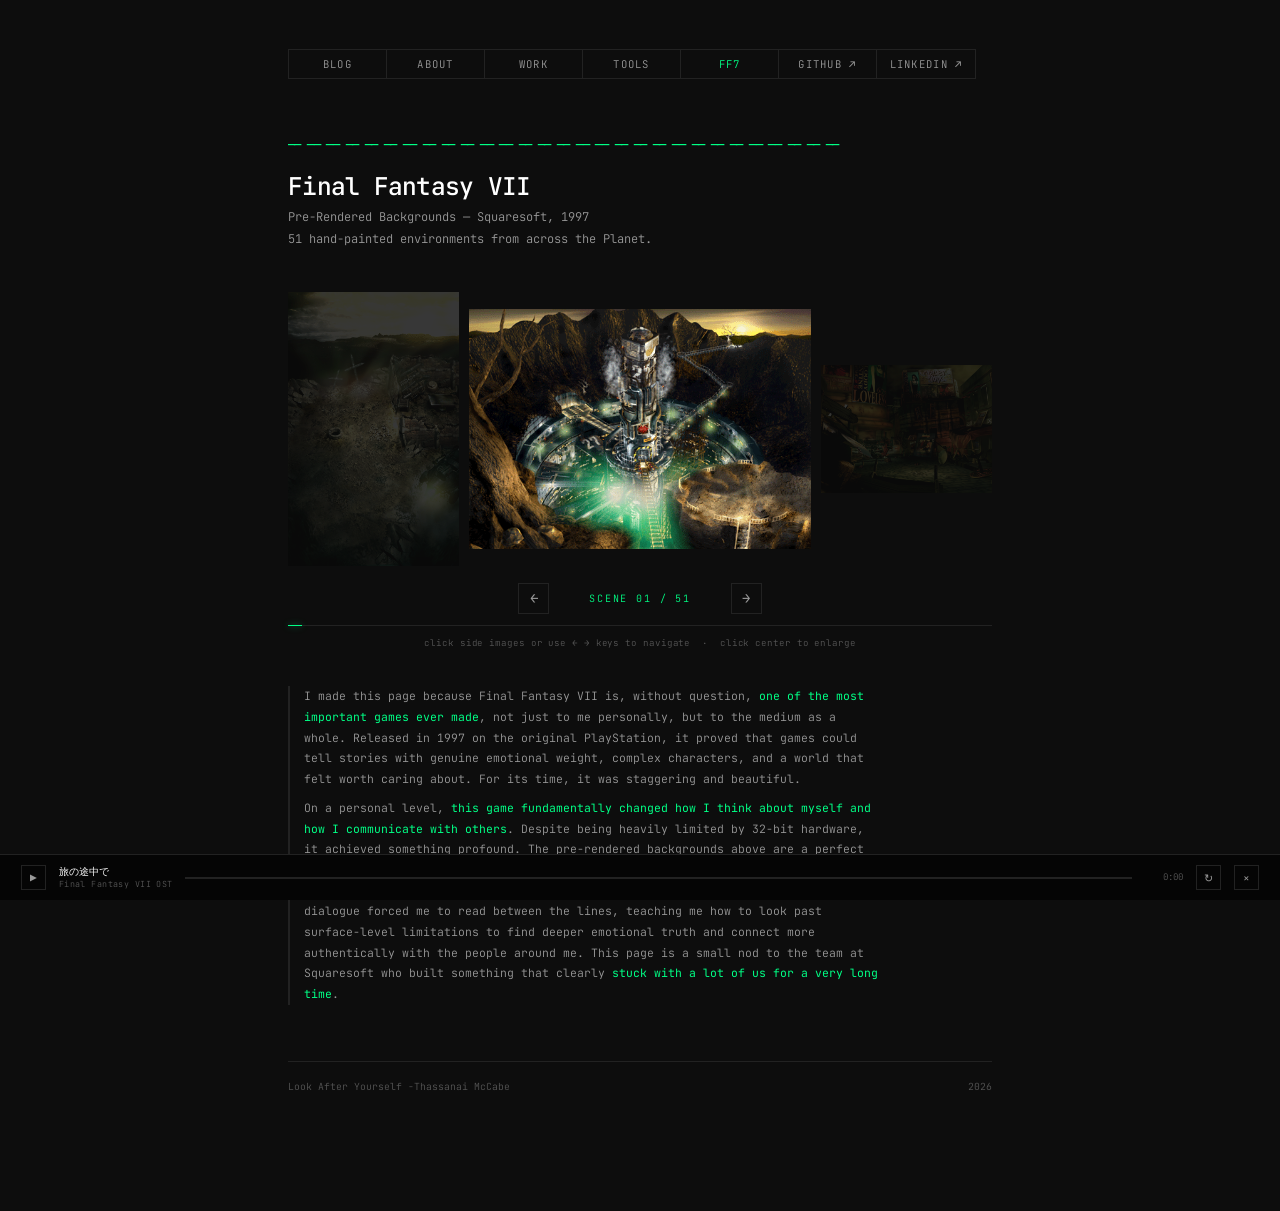
==== ff7.html @ 907e8a08 "Added FF corner, cyber toolbox page, and re-worked navigation bar." ====
<!DOCTYPE html>
<html lang="en">
<head>
<meta charset="UTF-8">
<meta name="viewport" content="width=device-width, initial-scale=1.0">
<meta name="description" content="A homage to Final Fantasy VII's hand-painted pre-rendered backgrounds.">
<title>Gaia</title>
<link rel="preconnect" href="https://fonts.googleapis.com">
<link rel="icon" type="image/png" href="images/PC_.png">
<link href="https://fonts.googleapis.com/css2?family=JetBrains+Mono:wght@300;400;500&display=swap" rel="stylesheet">
<style>
*, *::before, *::after { margin: 0; padding: 0; box-sizing: border-box; }

:root {
  --bg:        #0D0D0D;
  --fg:        #FFFFFF;
  --dim:       #999999;
  --faint:     #555555;
  --border:    #222222;
  --row-hover: #141414;
  --green:     #00FF85;
  --blue:      #1E90FF;
  --pink:      #FF0099;
  --ticker-h:  30px;
  --f: 'JetBrains Mono', 'SF Mono', 'Fira Code', Consolas, monospace;
}

/* ─── CUSTOM CURSOR ─────────────────────────────────────── */
* {
  cursor: url("data:image/svg+xml,%3Csvg xmlns='http://www.w3.org/2000/svg' width='32' height='32' viewBox='0 0 32 32'%3E%3Ccircle cx='16' cy='16' r='4' fill='none' stroke='%2300FF85' stroke-width='1.5'/%3E%3Ccircle cx='16' cy='16' r='1.5' fill='%2300FF85'/%3E%3Cline x1='16' y1='2' x2='16' y2='10' stroke='%2300FF85' stroke-width='1.5' stroke-linecap='round'/%3E%3Cline x1='16' y1='22' x2='16' y2='30' stroke='%2300FF85' stroke-width='1.5' stroke-linecap='round'/%3E%3Cline x1='2' y1='16' x2='10' y2='16' stroke='%2300FF85' stroke-width='1.5' stroke-linecap='round'/%3E%3Cline x1='22' y1='16' x2='30' y2='16' stroke='%2300FF85' stroke-width='1.5' stroke-linecap='round'/%3E%3C/svg%3E") 16 16, crosshair;
}

html { font-size: 14px; }

body {
  background: var(--bg);
  color: var(--fg);
  font-family: var(--f);
  font-weight: 300;
  line-height: 1.7;
  padding: 3.5rem 2rem calc(5rem + 46px);
  max-width: 760px;
  margin: 0 auto;
}

a { color: inherit; text-decoration: none; }

/* ─── CVE TICKER ────────────────────────────────────────── */
.cve-ticker {
  position: fixed;
  top: 0; left: 0; right: 0;
  z-index: 100;
  height: var(--ticker-h);
  background: #050505;
  border-bottom: 1px solid var(--border);
  display: flex;
  align-items: center;
  overflow: hidden;
  font-family: var(--f);
  font-size: 0.67rem;
}
.cve-label {
  flex-shrink: 0;
  padding: 0 0.9rem;
  color: var(--green);
  letter-spacing: 0.14em;
  text-transform: uppercase;
  font-size: 0.6rem;
  border-right: 1px solid var(--border);
  height: 100%;
  display: flex;
  align-items: center;
  gap: 0.4rem;
  background: #050505;
  z-index: 1;
}
.cve-label-dot {
  display: inline-block;
  width: 5px; height: 5px;
  border-radius: 50%;
  background: var(--green);
  animation: blink 1.4s ease-in-out infinite;
}
@keyframes blink {
  0%, 100% { opacity: 1; }
  50%       { opacity: 0.2; }
}
.cve-track {
  flex: 1;
  overflow: hidden;
  height: 100%;
  display: flex;
  align-items: center;
}
.cve-inner {
  display: flex;
  align-items: center;
  white-space: nowrap;
  animation: ticker 90s linear infinite;
}
.cve-track:hover .cve-inner { animation-play-state: paused; }
@keyframes ticker {
  from { transform: translateX(0); }
  to   { transform: translateX(-50%); }
}
.cve-item-id    { color: var(--green); font-weight: 500; margin-right: 0.45rem; }
.cve-item-score { color: var(--pink);  margin-right: 0.45rem; }
.cve-item-desc  { color: var(--dim);   margin-right: 0.3rem; }
.cve-item-sep   { color: var(--faint); margin: 0 1.2rem; }

/* ─── NAV ──────────────────────────────────────────────── */
nav {
  margin-bottom: 4rem;
  display: flex;
  width: fit-content;
}
.nav-box {
  position: relative;
  border: 1px solid var(--border);
  display: flex;
}
@keyframes nav-color-cycle {
  0%   { color: var(--green); }
  33%  { color: var(--blue);  }
  66%  { color: var(--pink);  }
  100% { color: var(--green); }
}
.nav-link {
  display: block;
  width: 7rem;
  padding: 0.35rem 0.5rem;
  font-size: 0.76rem;
  letter-spacing: 0.12em;
  text-transform: uppercase;
  text-align: center;
  color: var(--dim);
  border-right: 1px solid var(--border);
  transition: background 0.1s;
  white-space: nowrap;
  animation: nav-color-cycle 5s linear infinite;
}
.nav-link:last-child { border-right: none; }
.nav-link:hover { animation: none; background: var(--pink); color: var(--bg); border-color: var(--pink); }
.nav-link.active { animation: none; color: var(--green); }
.nav-box .nav-link:nth-child(1) { animation-delay:    0s; }
.nav-box .nav-link:nth-child(2) { animation-delay:  -1s; }
.nav-box .nav-link:nth-child(3) { animation-delay:  -2s; }
.nav-box .nav-link:nth-child(4) { animation-delay:  -3s; }
.nav-box .nav-link:nth-child(5) { animation-delay:  -4s; }
.nav-box .nav-link:nth-child(6) { animation-delay:  -5s; }
.nav-box .nav-link:nth-child(7) { animation-delay:  -6s; }

/* ─── HEADER ───────────────────────────────────────────── */
.header { margin-bottom: 3rem; }
.header-rule {
  color: var(--green);
  letter-spacing: -0.05em;
  font-size: 0.85rem;
  margin-bottom: 1.2rem;
  overflow: hidden;
  white-space: nowrap;
}
.header-name {
  font-size: 1.75rem;
  font-weight: 500;
  letter-spacing: -0.03em;
  line-height: 1.15;
  margin-bottom: 0.5rem;
}
.header-meta {
  color: var(--dim);
  font-size: 0.86rem;
  line-height: 1.8;
}

/* ─── CAROUSEL ──────────────────────────────────────────── */
.ff7-stage {
  display: grid;
  grid-template-columns: 1fr 2fr 1fr;
  gap: 0.75rem;
  align-items: center;
  margin-bottom: 1.25rem;
}

.ff7-side {
  width: 100%;
  height: auto;
  display: block;
  opacity: 0.3;
  filter: brightness(0.6);
  transition: opacity 0.2s, filter 0.2s;
}
.ff7-side:hover {
  opacity: 0.55;
  filter: brightness(0.8);
}

.ff7-center-wrap {
  position: relative;
}
.ff7-center {
  width: 100%;
  height: auto;
  display: block;
  transition: opacity 0.12s ease;
}
.ff7-center.fading { opacity: 0; }

/* ─── CONTROLS ──────────────────────────────────────────── */
.ff7-controls {
  display: flex;
  align-items: center;
  justify-content: center;
  gap: 1.5rem;
  margin-bottom: 0.8rem;
}

.ff7-btn {
  background: none;
  border: 1px solid var(--border);
  color: var(--dim);
  font-family: var(--f);
  font-size: 1rem;
  width: 2.2rem;
  height: 2.2rem;
  display: flex;
  align-items: center;
  justify-content: center;
  transition: background 0.12s, color 0.12s, border-color 0.12s;
}
.ff7-btn:hover {
  background: var(--green);
  color: var(--bg);
  border-color: var(--green);
}

.ff7-counter {
  font-size: 0.72rem;
  letter-spacing: 0.18em;
  color: var(--green);
  text-transform: uppercase;
  min-width: 10rem;
  text-align: center;
}

/* ─── PROGRESS ──────────────────────────────────────────── */
.ff7-progress-track {
  height: 1px;
  background: var(--border);
  margin-bottom: 2.5rem;
}
.ff7-progress-bar {
  height: 100%;
  background: var(--green);
  transition: width 0.2s ease;
  box-shadow: 0 0 6px rgba(0,255,133,0.6);
}

/* ─── HINT ──────────────────────────────────────────────── */
.ff7-hint {
  text-align: center;
  font-size: 0.65rem;
  color: var(--faint);
  letter-spacing: 0.1em;
  margin-top: -1.8rem;
  margin-bottom: 2.5rem;
}

/* ─── LIGHTBOX ──────────────────────────────────────────── */
.ff7-lightbox {
  display: none;
  position: fixed;
  inset: 0;
  background: rgba(0,0,0,0.93);
  z-index: 200;
  align-items: center;
  justify-content: center;
}
.ff7-lightbox.open { display: flex; }
.ff7-lightbox img {
  max-width: 92vw;
  max-height: 88vh;
  object-fit: contain;
  border: 1px solid var(--green);
  box-shadow: 0 0 40px rgba(0,255,133,0.12);
}
.ff7-lightbox-close {
  position: absolute;
  top: 1.2rem;
  right: 1.5rem;
  background: none;
  border: 1px solid var(--border);
  color: var(--dim);
  font-family: var(--f);
  font-size: 1rem;
  width: 2rem;
  height: 2rem;
  display: flex;
  align-items: center;
  justify-content: center;
  transition: background 0.12s, color 0.12s, border-color 0.12s;
}
.ff7-lightbox-close:hover {
  background: var(--pink);
  color: var(--bg);
  border-color: var(--pink);
}

/* ─── AUDIO PLAYER ──────────────────────────────────────── */
.audio-player {
  position: fixed;
  bottom: 0;
  left: 0;
  right: 0;
  height: 46px;
  background: #050505;
  border-top: 1px solid var(--border);
  display: flex;
  align-items: center;
  gap: 0.9rem;
  padding: 0 1.5rem;
  font-family: var(--f);
  z-index: 98;
}

.ap-btn {
  background: none;
  border: 1px solid var(--border);
  color: var(--dim);
  font-family: var(--f);
  font-size: 0.8rem;
  width: 1.8rem;
  height: 1.8rem;
  display: flex;
  align-items: center;
  justify-content: center;
  flex-shrink: 0;
  transition: background 0.12s, color 0.12s, border-color 0.12s;
}
.ap-btn:hover { background: var(--green); color: var(--bg); border-color: var(--green); }
.ap-btn.active { color: var(--green); border-color: var(--green); }

.ap-info {
  display: flex;
  flex-direction: column;
  line-height: 1.3;
  flex-shrink: 0;
}
.ap-title { color: var(--fg);    font-size: 0.72rem; }
.ap-sub   { color: var(--faint); font-size: 0.6rem; letter-spacing: 0.05em; }

.ap-progress-track {
  flex: 1;
  height: 2px;
  background: var(--border);
  cursor: pointer;
}
.ap-progress-bar {
  height: 100%;
  width: 0%;
  background: var(--green);
  box-shadow: 0 0 4px rgba(0,255,133,0.5);
  pointer-events: none;
}

.ap-time {
  color: var(--faint);
  font-size: 0.65rem;
  flex-shrink: 0;
  min-width: 2.8rem;
  text-align: right;
}

/* ─── SCROLL TO TOP ─────────────────────────────────────── */
#scroll-top {
  position: fixed;
  bottom: calc(2rem + 46px);
  right: 2rem;
  width: 2.2rem;
  height: 2.2rem;
  border: 1px solid var(--green);
  color: var(--green);
  background: var(--bg);
  font-family: var(--f);
  font-size: 1rem;
  display: flex;
  align-items: center;
  justify-content: center;
  opacity: 0;
  pointer-events: none;
  transition: opacity 0.2s, background 0.12s, color 0.12s, border-color 0.12s;
  z-index: 99;
}
#scroll-top.visible { opacity: 1; pointer-events: auto; }
#scroll-top:hover { background: var(--pink); color: var(--bg); border-color: var(--pink); }

/* ─── NOTE ──────────────────────────────────────────────── */
.ff7-note {
  border-left: 2px solid var(--border);
  padding-left: 1rem;
  margin-bottom: 3rem;
}
.ff7-note p {
  font-size: 0.82rem;
  color: var(--dim);
  line-height: 1.8;
  max-width: 580px;
}
.ff7-note p + p { margin-top: 0.6rem; }
.ff7-hl { color: var(--green); font-weight: 400; }

/* ─── FOOTER ────────────────────────────────────────────── */
footer {
  margin-top: 4rem;
  display: flex;
  justify-content: space-between;
  align-items: center;
  color: var(--faint);
  font-size: 0.7rem;
  padding-top: 1.2rem;
  border-top: 1px solid var(--border);
}

/* ─── RESPONSIVE ───────────────────────────────────────── */
@media (max-width: 560px) {
  html { font-size: 13px; }
  body { padding: 2.5rem 1.2rem 4rem; }

  .ff7-stage { grid-template-columns: 1fr 2fr 1fr; gap: 0.4rem; }

  nav { overflow-x: auto; }
  footer { flex-direction: column; align-items: flex-start; gap: 0.3rem; }
}
</style>
</head>
<body>

<!-- NAV -->
<div id="nav-placeholder"></div>

<!-- HEADER -->
<header class="header">
  <div class="header-rule">── ── ── ── ── ── ── ── ── ── ── ── ── ── ── ── ── ── ── ── ── ── ── ── ── ── ── ── ──</div>
  <h1 class="header-name">Final Fantasy VII</h1>
  <div class="header-meta">
    Pre-Rendered Backgrounds &mdash; Squaresoft, 1997<br>
    51 hand-painted environments from across the Planet.
  </div>
</header>

<!-- CAROUSEL -->
<div class="ff7-stage" id="ff7-stage">
  <img class="ff7-side" id="img-prev" src="" alt="Previous scene" title="Previous scene">
  <div class="ff7-center-wrap">
    <img class="ff7-center" id="img-center" src="" alt="Current scene" title="Click to enlarge">
  </div>
  <img class="ff7-side" id="img-next" src="" alt="Next scene" title="Next scene">
</div>

<div class="ff7-controls">
  <button class="ff7-btn" id="btn-prev" aria-label="Previous scene">&#8592;</button>
  <span class="ff7-counter" id="counter">Scene 01 / 51</span>
  <button class="ff7-btn" id="btn-next" aria-label="Next scene">&#8594;</button>
</div>

<div class="ff7-progress-track">
  <div class="ff7-progress-bar" id="progress"></div>
</div>

<p class="ff7-hint">click side images or use ← → keys to navigate &nbsp;·&nbsp; click center to enlarge</p>

<!-- NOTE -->
<div class="ff7-note">
  <p>
    I made this page because Final Fantasy VII is, without question,
    <span class="ff7-hl">one of the most important games ever made</span>, not just to me personally,
    but to the medium as a whole. Released in 1997 on the original PlayStation, it proved that games
    could tell stories with genuine emotional weight, complex characters, and a world that felt worth
    caring about. For its time, it was staggering and beautiful.
  </p>
  <p>
    On a personal level, <span class="ff7-hl">this game fundamentally changed how I think about myself and how I communicate with others</span>. 
    Despite being heavily limited by 32-bit hardware, it achieved something profound. The pre-rendered backgrounds above are a perfect 
    example—each one a hand-painted environment that forced a constrained system to feel vast and alive. 
    In the same way, the characters' blocky models and text-based dialogue forced me to read between the lines, teaching me how 
    to look past surface-level limitations to find deeper emotional truth and connect more authentically with the people around me. 
    This page is a small nod to the team at Squaresoft who built something that clearly
    <span class="ff7-hl">stuck with a lot of us for a very long time</span>.
  </p>
</div>

<!-- LIGHTBOX -->
<div class="ff7-lightbox" id="lightbox" role="dialog" aria-modal="true" aria-label="Full-size scene">
  <button class="ff7-lightbox-close" id="lightbox-close" aria-label="Close">&#215;</button>
  <img id="lightbox-img" src="" alt="Full-size scene">
</div>

<button id="scroll-top" aria-label="Scroll to top">&#8593;</button>

<!-- AUDIO PLAYER -->
<div class="audio-player" id="audio-player">
  <button class="ap-btn" id="ap-play" aria-label="Play">&#9654;</button>
  <div class="ap-info">
    <span class="ap-title">旅の途中で</span>
    <span class="ap-sub">Final Fantasy VII OST</span>
  </div>
  <div class="ap-progress-track" id="ap-track">
    <div class="ap-progress-bar" id="ap-bar"></div>
  </div>
  <span class="ap-time" id="ap-time">0:00</span>
  <button class="ap-btn" id="ap-loop" aria-label="Toggle loop" title="Loop">&#8635;</button>
  <button class="ap-btn" id="ap-close" aria-label="Hide player" title="Hide player">&#215;</button>
  <audio id="audio" preload="none"></audio>
</div>

<footer>
  <span>Look After Yourself -Thassanai McCabe</span>
  <span>2026</span>
</footer>

<script src="components.js"></script>
<script>
const IMAGES = [
  '1 - a8uFLH3.gif',  '2 - fl1M5HY.gif',  '3 - R7kO3k5.jpg',
  '4 - uoqzBGv.jpg',  '5 - oADRgvz.gif',  '6 - TzXk917.jpg',
  '7 - yoAfksc.gif',  '8 - VEj02RW.jpg',  '9 - XvszRtL.jpg',
  '10 - buBYg7t.gif', '11 - gwqYctz.gif', '12 - Yn4IBZe.jpg',
  '13 - kqdBbnd.gif', '14 - KKNM268.gif', '15 - kKOD3v6.gif',
  '16 - CNlkcdF.jpg', '17 - P297n3D.jpg', '18 - 20RVJLD.gif',
  '19 - ueLYBW8.gif', '20 - wpneGuq.gif', '21 - WmC0UTm.jpg',
  '22 - DEnUx61.jpg', '23 - TOl9AiY.gif', '24 - SfdB4Hq.gif',
  '25 - p4ljHLH.jpg', '26 - 7oiIzFn.gif', '27 - jCd6uZk.gif',
  '28 - QmhydN7.jpg', '29 - 9dc70Js.jpg', '30 - JN8I3mX.jpg',
  '31 - 5uCyz4N.gif', '32 - SQGckY5.jpg', '33 - xxLZ7pu.gif',
  '34 - Bj32Vef.jpg', '35 - yn19IQN.jpg', '36 - aGwdTp4.jpg',
  '37 - 6bugHHO.gif', '38 - me1zofT.gif', '39 - bWWBKDX.jpg',
  '40 - wUs8QKL.jpg', '41 - Dalbpdv.gif', '42 - 4P9dIkG.gif',
  '43 - gaPPAxV.jpg', '44 - PUYndqU.jpg', '45 - ORP30pE.gif',
  '46 - xPrqHaA.jpg', '47 - xXFrVfg.jpg', '48 - jotMpdU.jpg',
  '49 - FSlSxr1.gif', '50 - 7RG76HL.jpg', '51 - CWsYG86.jpg',
];

const BASE     = 'images/ff7_prerender_scenes/';
const TOTAL    = IMAGES.length;
let current    = 0;
let animating  = false;

const imgPrev    = document.getElementById('img-prev');
const imgCenter  = document.getElementById('img-center');
const imgNext    = document.getElementById('img-next');
const counter    = document.getElementById('counter');
const progress   = document.getElementById('progress');
const lightbox   = document.getElementById('lightbox');
const lbImg      = document.getElementById('lightbox-img');

function wrap(n) {
  return ((n % TOTAL) + TOTAL) % TOTAL;
}

function src(n) {
  return BASE + IMAGES[wrap(n)].replace(/ /g, '%20');
}

function updateSides() {
  imgPrev.src = src(current - 1);
  imgNext.src = src(current + 1);
  counter.textContent = `Scene ${String(current + 1).padStart(2, '0')} / ${TOTAL}`;
  progress.style.width = `${((current + 1) / TOTAL) * 100}%`;
}

function go(n) {
  if (animating) return;
  animating = true;
  imgCenter.classList.add('fading');
  setTimeout(() => {
    current = wrap(n);
    imgCenter.src = src(current);
    updateSides();
    imgCenter.classList.remove('fading');
    animating = false;
  }, 120);
}

/* initial load */
imgCenter.src = src(0);
updateSides();

/* arrow buttons */
document.getElementById('btn-prev').addEventListener('click', () => go(current - 1));
document.getElementById('btn-next').addEventListener('click', () => go(current + 1));

/* click side images */
imgPrev.addEventListener('click', () => go(current - 1));
imgNext.addEventListener('click', () => go(current + 1));

/* keyboard */
document.addEventListener('keydown', e => {
  if (lightbox.classList.contains('open')) {
    if (e.key === 'Escape') closeLightbox();
    if (e.key === 'ArrowLeft')  go(current - 1);
    if (e.key === 'ArrowRight') go(current + 1);
    return;
  }
  if (e.key === 'ArrowLeft')  go(current - 1);
  if (e.key === 'ArrowRight') go(current + 1);
});

/* touch swipe */
let touchX = null;
document.getElementById('ff7-stage').addEventListener('touchstart', e => {
  touchX = e.touches[0].clientX;
}, { passive: true });
document.getElementById('ff7-stage').addEventListener('touchend', e => {
  if (touchX === null) return;
  const dx = e.changedTouches[0].clientX - touchX;
  if (Math.abs(dx) > 40) go(current + (dx < 0 ? 1 : -1));
  touchX = null;
}, { passive: true });

/* lightbox */
function openLightbox() {
  lbImg.src = src(current);
  lightbox.classList.add('open');
  document.body.style.overflow = 'hidden';
}
function closeLightbox() {
  lightbox.classList.remove('open');
  document.body.style.overflow = '';
}
imgCenter.addEventListener('click', openLightbox);
document.getElementById('lightbox-close').addEventListener('click', closeLightbox);
lightbox.addEventListener('click', e => { if (e.target === lightbox) closeLightbox(); });

/* ─── AUDIO PLAYER ─────────────────────────────────────── */
const audio    = document.getElementById('audio');
const playBtn  = document.getElementById('ap-play');
const loopBtn  = document.getElementById('ap-loop');
const closeBtn = document.getElementById('ap-close');
const apBar    = document.getElementById('ap-bar');
const apTrack  = document.getElementById('ap-track');
const apTime   = document.getElementById('ap-time');

audio.src = 'sounds/' + encodeURIComponent('旅の途中で.mp3');

function fmtTime(s) {
  const m = Math.floor(s / 60);
  return `${m}:${Math.floor(s % 60).toString().padStart(2, '0')}`;
}

playBtn.addEventListener('click', () => {
  if (audio.paused) {
    audio.play();
    playBtn.innerHTML = '&#9646;&#9646;';
    playBtn.setAttribute('aria-label', 'Pause');
  } else {
    audio.pause();
    playBtn.innerHTML = '&#9654;';
    playBtn.setAttribute('aria-label', 'Play');
  }
});

loopBtn.addEventListener('click', () => {
  audio.loop = !audio.loop;
  loopBtn.classList.toggle('active', audio.loop);
});

closeBtn.addEventListener('click', () => {
  audio.pause();
  document.getElementById('audio-player').style.display = 'none';
});

audio.addEventListener('timeupdate', () => {
  if (!audio.duration) return;
  apBar.style.width = `${(audio.currentTime / audio.duration) * 100}%`;
  apTime.textContent = fmtTime(audio.currentTime);
});

audio.addEventListener('ended', () => {
  if (!audio.loop) {
    playBtn.innerHTML = '&#9654;';
    playBtn.setAttribute('aria-label', 'Play');
  }
});

apTrack.addEventListener('click', e => {
  if (!audio.duration) return;
  const rect = apTrack.getBoundingClientRect();
  audio.currentTime = ((e.clientX - rect.left) / rect.width) * audio.duration;
});

</script>
</body>
</html>
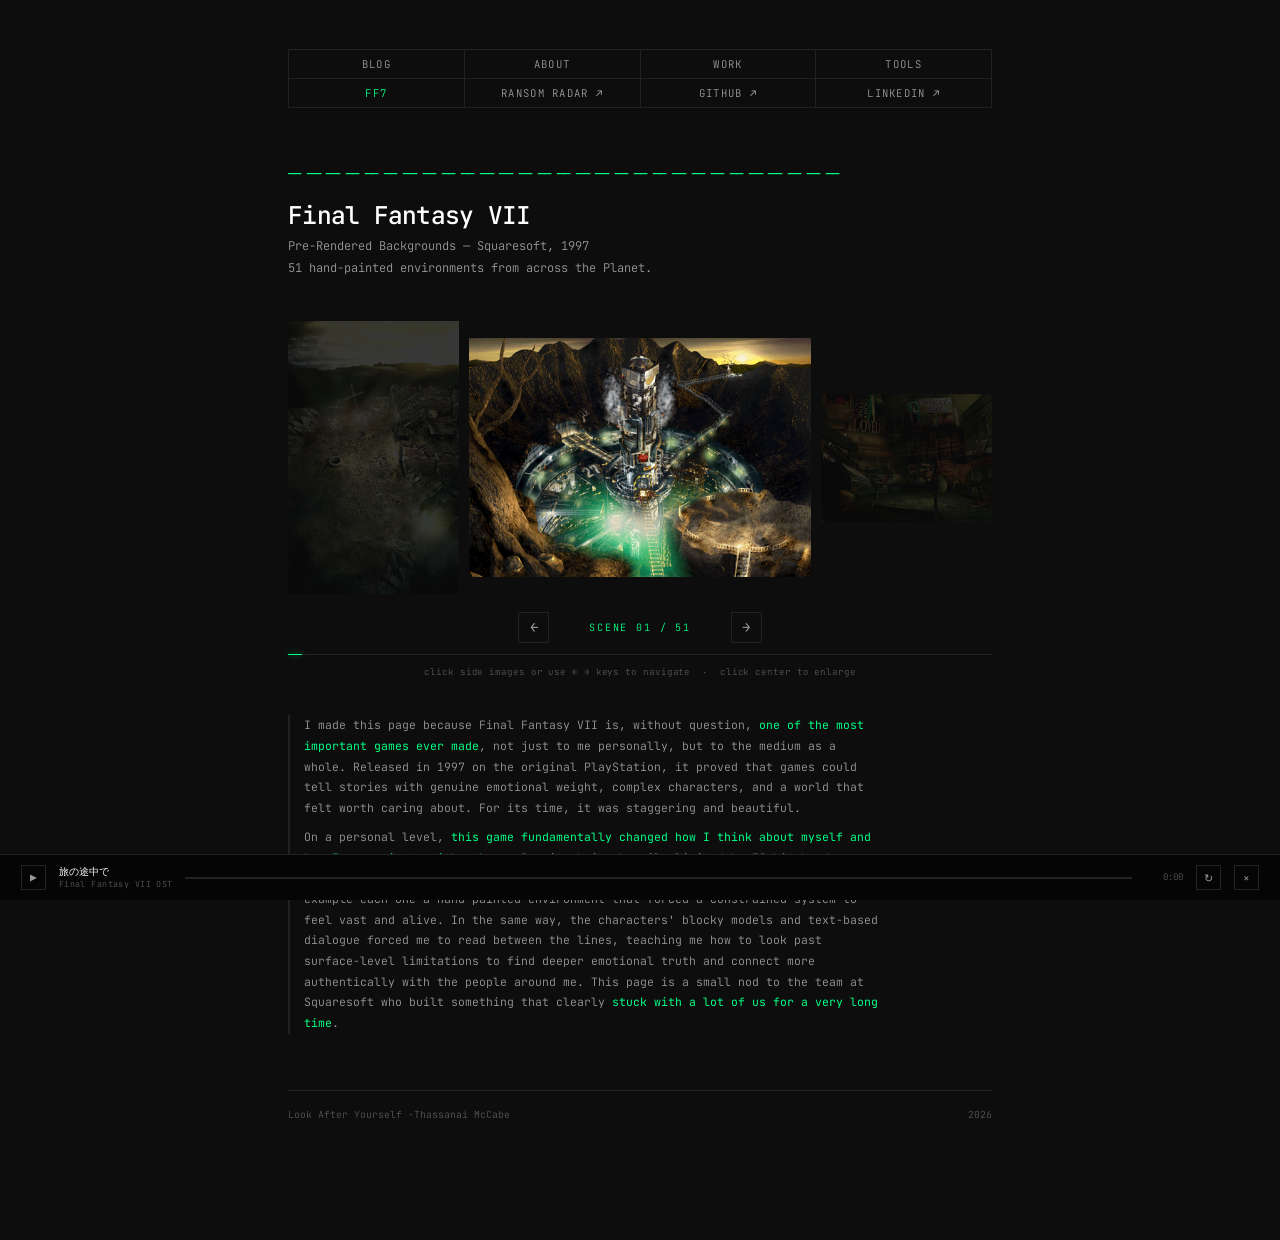
==== commit ac73ae64: "Add Ransom Radar nav link, refactor nav to responsive 2-row grid, add tools page section jump bar an" ====
--- a/ff7.html
+++ b/ff7.html
@@ -8,170 +8,12 @@
 <link rel="preconnect" href="https://fonts.googleapis.com">
 <link rel="icon" type="image/png" href="images/PC_.png">
 <link href="https://fonts.googleapis.com/css2?family=JetBrains+Mono:wght@300;400;500&display=swap" rel="stylesheet">
+<link rel="stylesheet" href="shared.css">
 <style>
-*, *::before, *::after { margin: 0; padding: 0; box-sizing: border-box; }
-
-:root {
-  --bg:        #0D0D0D;
-  --fg:        #FFFFFF;
-  --dim:       #999999;
-  --faint:     #555555;
-  --border:    #222222;
-  --row-hover: #141414;
-  --green:     #00FF85;
-  --blue:      #1E90FF;
-  --pink:      #FF0099;
-  --ticker-h:  30px;
-  --f: 'JetBrains Mono', 'SF Mono', 'Fira Code', Consolas, monospace;
-}
-
-/* ─── CUSTOM CURSOR ─────────────────────────────────────── */
-* {
-  cursor: url("data:image/svg+xml,%3Csvg xmlns='http://www.w3.org/2000/svg' width='32' height='32' viewBox='0 0 32 32'%3E%3Ccircle cx='16' cy='16' r='4' fill='none' stroke='%2300FF85' stroke-width='1.5'/%3E%3Ccircle cx='16' cy='16' r='1.5' fill='%2300FF85'/%3E%3Cline x1='16' y1='2' x2='16' y2='10' stroke='%2300FF85' stroke-width='1.5' stroke-linecap='round'/%3E%3Cline x1='16' y1='22' x2='16' y2='30' stroke='%2300FF85' stroke-width='1.5' stroke-linecap='round'/%3E%3Cline x1='2' y1='16' x2='10' y2='16' stroke='%2300FF85' stroke-width='1.5' stroke-linecap='round'/%3E%3Cline x1='22' y1='16' x2='30' y2='16' stroke='%2300FF85' stroke-width='1.5' stroke-linecap='round'/%3E%3C/svg%3E") 16 16, crosshair;
-}
-
-html { font-size: 14px; }
-
-body {
-  background: var(--bg);
-  color: var(--fg);
-  font-family: var(--f);
-  font-weight: 300;
-  line-height: 1.7;
-  padding: 3.5rem 2rem calc(5rem + 46px);
-  max-width: 760px;
-  margin: 0 auto;
-}
-
-a { color: inherit; text-decoration: none; }
-
-/* ─── CVE TICKER ────────────────────────────────────────── */
-.cve-ticker {
-  position: fixed;
-  top: 0; left: 0; right: 0;
-  z-index: 100;
-  height: var(--ticker-h);
-  background: #050505;
-  border-bottom: 1px solid var(--border);
-  display: flex;
-  align-items: center;
-  overflow: hidden;
-  font-family: var(--f);
-  font-size: 0.67rem;
-}
-.cve-label {
-  flex-shrink: 0;
-  padding: 0 0.9rem;
-  color: var(--green);
-  letter-spacing: 0.14em;
-  text-transform: uppercase;
-  font-size: 0.6rem;
-  border-right: 1px solid var(--border);
-  height: 100%;
-  display: flex;
-  align-items: center;
-  gap: 0.4rem;
-  background: #050505;
-  z-index: 1;
-}
-.cve-label-dot {
-  display: inline-block;
-  width: 5px; height: 5px;
-  border-radius: 50%;
-  background: var(--green);
-  animation: blink 1.4s ease-in-out infinite;
-}
-@keyframes blink {
-  0%, 100% { opacity: 1; }
-  50%       { opacity: 0.2; }
-}
-.cve-track {
-  flex: 1;
-  overflow: hidden;
-  height: 100%;
-  display: flex;
-  align-items: center;
-}
-.cve-inner {
-  display: flex;
-  align-items: center;
-  white-space: nowrap;
-  animation: ticker 90s linear infinite;
-}
-.cve-track:hover .cve-inner { animation-play-state: paused; }
-@keyframes ticker {
-  from { transform: translateX(0); }
-  to   { transform: translateX(-50%); }
-}
-.cve-item-id    { color: var(--green); font-weight: 500; margin-right: 0.45rem; }
-.cve-item-score { color: var(--pink);  margin-right: 0.45rem; }
-.cve-item-desc  { color: var(--dim);   margin-right: 0.3rem; }
-.cve-item-sep   { color: var(--faint); margin: 0 1.2rem; }
-
-/* ─── NAV ──────────────────────────────────────────────── */
-nav {
-  margin-bottom: 4rem;
-  display: flex;
-  width: fit-content;
-}
-.nav-box {
-  position: relative;
-  border: 1px solid var(--border);
-  display: flex;
-}
-@keyframes nav-color-cycle {
-  0%   { color: var(--green); }
-  33%  { color: var(--blue);  }
-  66%  { color: var(--pink);  }
-  100% { color: var(--green); }
-}
-.nav-link {
-  display: block;
-  width: 7rem;
-  padding: 0.35rem 0.5rem;
-  font-size: 0.76rem;
-  letter-spacing: 0.12em;
-  text-transform: uppercase;
-  text-align: center;
-  color: var(--dim);
-  border-right: 1px solid var(--border);
-  transition: background 0.1s;
-  white-space: nowrap;
-  animation: nav-color-cycle 5s linear infinite;
-}
-.nav-link:last-child { border-right: none; }
-.nav-link:hover { animation: none; background: var(--pink); color: var(--bg); border-color: var(--pink); }
-.nav-link.active { animation: none; color: var(--green); }
-.nav-box .nav-link:nth-child(1) { animation-delay:    0s; }
-.nav-box .nav-link:nth-child(2) { animation-delay:  -1s; }
-.nav-box .nav-link:nth-child(3) { animation-delay:  -2s; }
-.nav-box .nav-link:nth-child(4) { animation-delay:  -3s; }
-.nav-box .nav-link:nth-child(5) { animation-delay:  -4s; }
-.nav-box .nav-link:nth-child(6) { animation-delay:  -5s; }
-.nav-box .nav-link:nth-child(7) { animation-delay:  -6s; }
-
-/* ─── HEADER ───────────────────────────────────────────── */
-.header { margin-bottom: 3rem; }
-.header-rule {
-  color: var(--green);
-  letter-spacing: -0.05em;
-  font-size: 0.85rem;
-  margin-bottom: 1.2rem;
-  overflow: hidden;
-  white-space: nowrap;
-}
-.header-name {
-  font-size: 1.75rem;
-  font-weight: 500;
-  letter-spacing: -0.03em;
-  line-height: 1.15;
-  margin-bottom: 0.5rem;
-}
-.header-meta {
-  color: var(--dim);
-  font-size: 0.86rem;
-  line-height: 1.8;
-}
+/* ─── BODY OVERRIDES ───────────────────────────────────── */
+body          { padding-bottom: calc(5rem + 46px); }
+.header       { margin-bottom: 3rem; }
+#scroll-top   { bottom: calc(2rem + 46px); }
 
 /* ─── CAROUSEL ──────────────────────────────────────────── */
 .ff7-stage {
@@ -371,29 +213,6 @@
   text-align: right;
 }
 
-/* ─── SCROLL TO TOP ─────────────────────────────────────── */
-#scroll-top {
-  position: fixed;
-  bottom: calc(2rem + 46px);
-  right: 2rem;
-  width: 2.2rem;
-  height: 2.2rem;
-  border: 1px solid var(--green);
-  color: var(--green);
-  background: var(--bg);
-  font-family: var(--f);
-  font-size: 1rem;
-  display: flex;
-  align-items: center;
-  justify-content: center;
-  opacity: 0;
-  pointer-events: none;
-  transition: opacity 0.2s, background 0.12s, color 0.12s, border-color 0.12s;
-  z-index: 99;
-}
-#scroll-top.visible { opacity: 1; pointer-events: auto; }
-#scroll-top:hover { background: var(--pink); color: var(--bg); border-color: var(--pink); }
-
 /* ─── NOTE ──────────────────────────────────────────────── */
 .ff7-note {
   border-left: 2px solid var(--border);
@@ -409,27 +228,9 @@
 .ff7-note p + p { margin-top: 0.6rem; }
 .ff7-hl { color: var(--green); font-weight: 400; }
 
-/* ─── FOOTER ────────────────────────────────────────────── */
-footer {
-  margin-top: 4rem;
-  display: flex;
-  justify-content: space-between;
-  align-items: center;
-  color: var(--faint);
-  font-size: 0.7rem;
-  padding-top: 1.2rem;
-  border-top: 1px solid var(--border);
-}
-
 /* ─── RESPONSIVE ───────────────────────────────────────── */
 @media (max-width: 560px) {
-  html { font-size: 13px; }
-  body { padding: 2.5rem 1.2rem 4rem; }
-
   .ff7-stage { grid-template-columns: 1fr 2fr 1fr; gap: 0.4rem; }
-
-  nav { overflow-x: auto; }
-  footer { flex-direction: column; align-items: flex-start; gap: 0.3rem; }
 }
 </style>
 </head>
--- a/shared.css
+++ b/shared.css
@@ -0,0 +1,243 @@
+/* ─── RESET ─────────────────────────────────────────────── */
+*, *::before, *::after { margin: 0; padding: 0; box-sizing: border-box; }
+
+/* ─── VARIABLES ─────────────────────────────────────────── */
+:root {
+  --bg:        #0D0D0D;
+  --fg:        #FFFFFF;
+  --dim:       #999999;
+  --faint:     #555555;
+  --border:    #222222;
+  --row-hover: #141414;
+  --green:     #00FF85;
+  --blue:      #1E90FF;
+  --pink:      #FF0099;
+  --ticker-h:  30px;
+  --f: 'JetBrains Mono', 'SF Mono', 'Fira Code', Consolas, monospace;
+}
+
+/* ─── CUSTOM CURSOR ─────────────────────────────────────── */
+* {
+  cursor: url("data:image/svg+xml,%3Csvg xmlns='http://www.w3.org/2000/svg' width='32' height='32' viewBox='0 0 32 32'%3E%3Ccircle cx='16' cy='16' r='4' fill='none' stroke='%2300FF85' stroke-width='1.5'/%3E%3Ccircle cx='16' cy='16' r='1.5' fill='%2300FF85'/%3E%3Cline x1='16' y1='2' x2='16' y2='10' stroke='%2300FF85' stroke-width='1.5' stroke-linecap='round'/%3E%3Cline x1='16' y1='22' x2='16' y2='30' stroke='%2300FF85' stroke-width='1.5' stroke-linecap='round'/%3E%3Cline x1='2' y1='16' x2='10' y2='16' stroke='%2300FF85' stroke-width='1.5' stroke-linecap='round'/%3E%3Cline x1='22' y1='16' x2='30' y2='16' stroke='%2300FF85' stroke-width='1.5' stroke-linecap='round'/%3E%3C/svg%3E") 16 16, crosshair;
+}
+
+/* ─── BASE ──────────────────────────────────────────────── */
+html { font-size: 14px; }
+
+body {
+  background: var(--bg);
+  color: var(--fg);
+  font-family: var(--f);
+  font-weight: 300;
+  line-height: 1.7;
+  padding: 3.5rem 2rem 5rem;
+  max-width: 760px;
+  margin: 0 auto;
+}
+
+a { color: inherit; text-decoration: none; }
+
+/* ─── CVE TICKER ────────────────────────────────────────── */
+.cve-ticker {
+  position: fixed;
+  top: 0; left: 0; right: 0;
+  z-index: 100;
+  height: var(--ticker-h);
+  background: #050505;
+  border-bottom: 1px solid var(--border);
+  display: flex;
+  align-items: center;
+  overflow: hidden;
+  font-family: var(--f);
+  font-size: 0.67rem;
+}
+
+.cve-label {
+  flex-shrink: 0;
+  padding: 0 0.9rem;
+  color: var(--green);
+  letter-spacing: 0.14em;
+  text-transform: uppercase;
+  font-size: 0.6rem;
+  border-right: 1px solid var(--border);
+  height: 100%;
+  display: flex;
+  align-items: center;
+  gap: 0.4rem;
+  background: #050505;
+  z-index: 1;
+}
+
+.cve-label-dot {
+  display: inline-block;
+  width: 5px; height: 5px;
+  border-radius: 50%;
+  background: var(--green);
+  animation: blink 1.4s ease-in-out infinite;
+}
+
+@keyframes blink {
+  0%, 100% { opacity: 1; }
+  50%       { opacity: 0.2; }
+}
+
+.cve-track {
+  flex: 1;
+  overflow: hidden;
+  height: 100%;
+  display: flex;
+  align-items: center;
+  position: relative;
+}
+
+.cve-inner {
+  display: flex;
+  align-items: center;
+  white-space: nowrap;
+}
+.cve-inner.running              { animation: ticker 90s linear infinite; }
+.cve-track:hover .cve-inner    { animation-play-state: paused; }
+
+@keyframes ticker {
+  from { transform: translateX(0); }
+  to   { transform: translateX(-50%); }
+}
+
+.cve-item-id    { color: var(--green); font-weight: 500; margin-right: 0.45rem; }
+.cve-item-score { color: var(--pink);  margin-right: 0.45rem; }
+.cve-item-desc  { color: var(--dim);   margin-right: 0.3rem; }
+.cve-item-sep   { color: var(--faint); margin: 0 1.2rem; }
+
+/* ─── NAV ──────────────────────────────────────────────── */
+nav { margin-bottom: 4rem; }
+
+.nav-box {
+  display: grid;
+  grid-template-columns: repeat(4, 1fr);
+  gap: 1px;
+  background: var(--border);
+  border: 1px solid var(--border);
+}
+
+@keyframes nav-color-cycle {
+  0%   { color: var(--green); }
+  33%  { color: var(--blue);  }
+  66%  { color: var(--pink);  }
+  100% { color: var(--green); }
+}
+
+.nav-link {
+  display: block;
+  padding: 0.35rem 0.5rem;
+  font-size: 0.76rem;
+  letter-spacing: 0.12em;
+  text-transform: uppercase;
+  text-align: center;
+  color: var(--dim);
+  background: var(--bg);
+  transition: background 0.1s;
+  white-space: nowrap;
+  animation: nav-color-cycle 5s linear infinite;
+}
+.nav-link:hover  { animation: none; background: var(--pink); color: var(--bg); }
+.nav-link.active { animation: none; color: var(--green); }
+
+.nav-box .nav-link:nth-child(1) { animation-delay:    0s; }
+.nav-box .nav-link:nth-child(2) { animation-delay:  -1s; }
+.nav-box .nav-link:nth-child(3) { animation-delay:  -2s; }
+.nav-box .nav-link:nth-child(4) { animation-delay:  -3s; }
+.nav-box .nav-link:nth-child(5) { animation-delay:  -4s; }
+.nav-box .nav-link:nth-child(6) { animation-delay:  -5s; }
+.nav-box .nav-link:nth-child(7) { animation-delay:  -6s; }
+.nav-box .nav-link:nth-child(8) { animation-delay:  -7s; }
+
+/* ─── HEADER ───────────────────────────────────────────── */
+.header { margin-bottom: 3.5rem; }
+
+.header-rule {
+  color: var(--green);
+  letter-spacing: -0.05em;
+  font-size: 0.85rem;
+  margin-bottom: 1.2rem;
+  overflow: hidden;
+  white-space: nowrap;
+}
+
+.header-name {
+  font-size: 1.75rem;
+  font-weight: 500;
+  letter-spacing: -0.03em;
+  line-height: 1.15;
+  margin-bottom: 0.5rem;
+}
+
+.header-meta {
+  color: var(--dim);
+  font-size: 0.86rem;
+  line-height: 1.8;
+}
+
+/* ─── SECTIONS ─────────────────────────────────────────── */
+.block { margin-bottom: 3.5rem; }
+
+.block-label {
+  display: flex;
+  align-items: center;
+  gap: 0.8rem;
+  margin-bottom: 1.5rem;
+  color: var(--green);
+  font-size: 0.7rem;
+  letter-spacing: 0.2em;
+  text-transform: uppercase;
+  white-space: nowrap;
+}
+.block-label::after {
+  content: '';
+  display: block;
+  height: 1px;
+  background: var(--border);
+  flex: 1;
+}
+
+/* ─── FOOTER ───────────────────────────────────────────── */
+footer {
+  margin-top: 4rem;
+  display: flex;
+  justify-content: space-between;
+  align-items: center;
+  color: var(--faint);
+  font-size: 0.7rem;
+  padding-top: 1.2rem;
+  border-top: 1px solid var(--border);
+}
+
+/* ─── SCROLL TO TOP ─────────────────────────────────────── */
+#scroll-top {
+  position: fixed;
+  bottom: 2rem;
+  right: 2rem;
+  width: 2.2rem;
+  height: 2.2rem;
+  border: 1px solid var(--green);
+  color: var(--green);
+  background: var(--bg);
+  font-family: var(--f);
+  font-size: 1rem;
+  display: flex;
+  align-items: center;
+  justify-content: center;
+  opacity: 0;
+  pointer-events: none;
+  transition: opacity 0.2s, background 0.12s, color 0.12s, border-color 0.12s;
+  z-index: 99;
+}
+#scroll-top.visible { opacity: 1; pointer-events: auto; }
+#scroll-top:hover   { background: var(--pink); color: var(--bg); border-color: var(--pink); }
+
+/* ─── RESPONSIVE ───────────────────────────────────────── */
+@media (max-width: 560px) {
+  html { font-size: 13px; }
+  body { padding: 2.5rem 1.2rem 4rem; }
+  .nav-box { grid-template-columns: repeat(2, 1fr); }
+  footer   { flex-direction: column; align-items: flex-start; gap: 0.3rem; }
+}
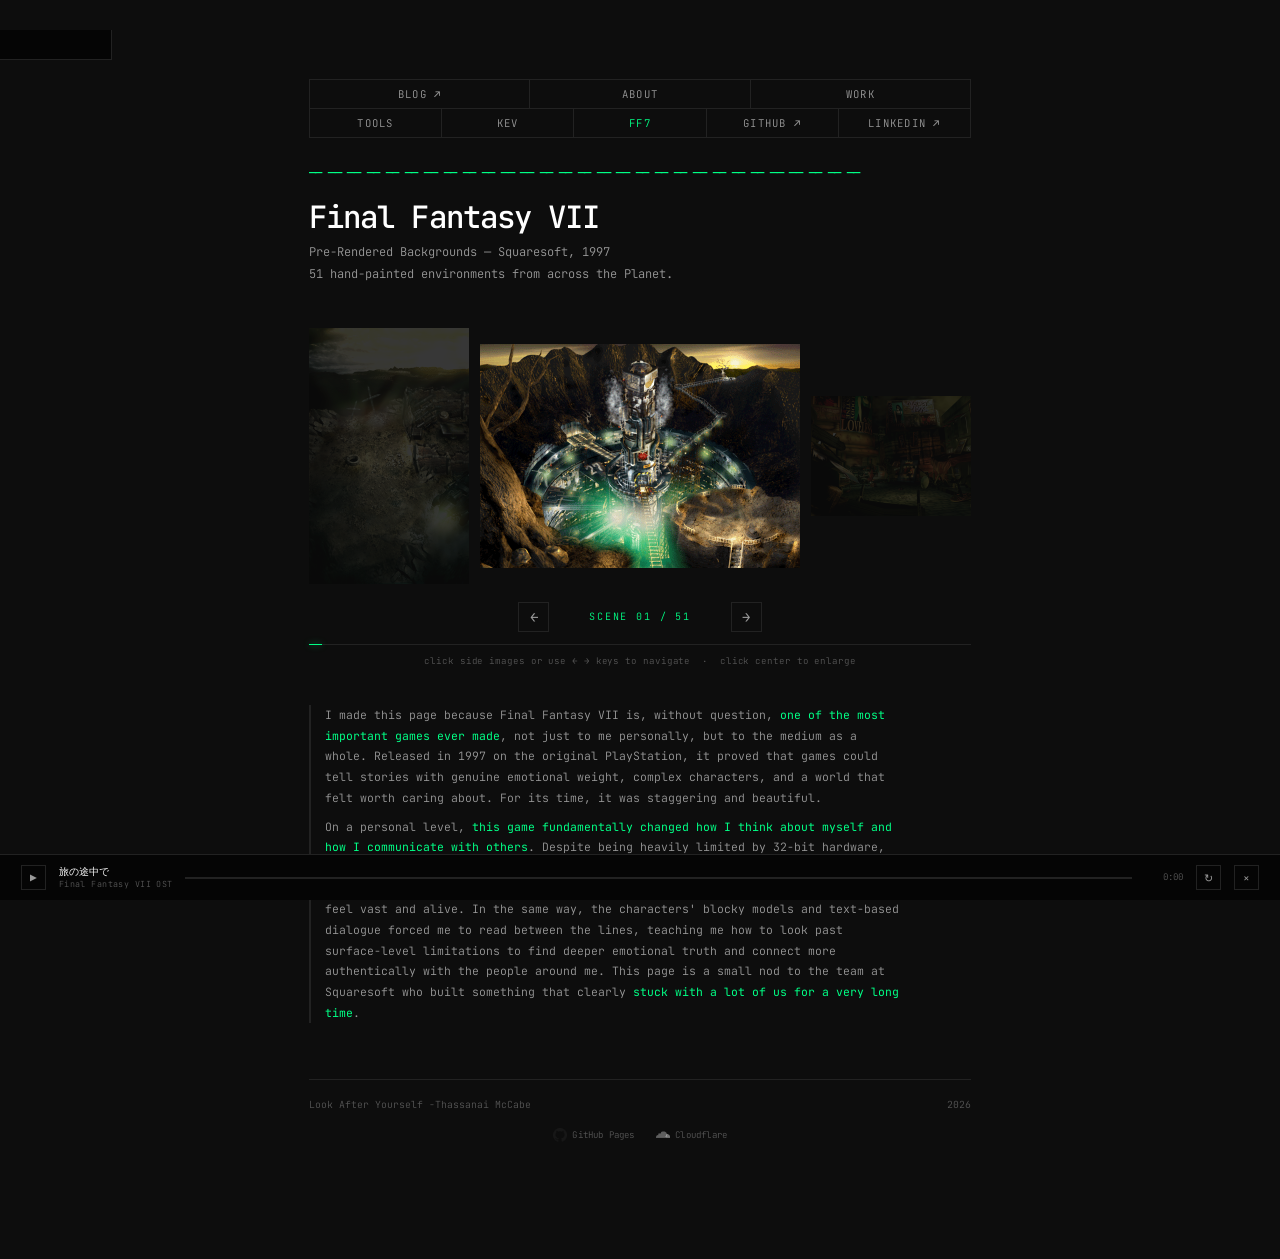
==== commit b8a32733: "Added 'powered by' techs" ====
--- a/ff7.html
+++ b/ff7.html
@@ -318,6 +318,11 @@
   <span>Look After Yourself -Thassanai McCabe</span>
   <span>2026</span>
 </footer>
+
+<div class="powered-by">
+  <a href="https://pages.github.com/" target="_blank" rel="noopener"><img src="images/github_sprite.png" alt="">GitHub Pages</a>
+  <a href="https://www.cloudflare.com/" target="_blank" rel="noopener"><img src="images/cloudflare_sprite.png" alt="">Cloudflare</a>
+</div>
 
 <script src="components.js"></script>
 <script>
--- a/shared.css
+++ b/shared.css
@@ -16,10 +16,7 @@
   --f: 'JetBrains Mono', 'SF Mono', 'Fira Code', Consolas, monospace;
 }
 
-/* ─── CUSTOM CURSOR ─────────────────────────────────────── */
-* {
-  cursor: url("data:image/svg+xml,%3Csvg xmlns='http://www.w3.org/2000/svg' width='32' height='32' viewBox='0 0 32 32'%3E%3Ccircle cx='16' cy='16' r='4' fill='none' stroke='%2300FF85' stroke-width='1.5'/%3E%3Ccircle cx='16' cy='16' r='1.5' fill='%2300FF85'/%3E%3Cline x1='16' y1='2' x2='16' y2='10' stroke='%2300FF85' stroke-width='1.5' stroke-linecap='round'/%3E%3Cline x1='16' y1='22' x2='16' y2='30' stroke='%2300FF85' stroke-width='1.5' stroke-linecap='round'/%3E%3Cline x1='2' y1='16' x2='10' y2='16' stroke='%2300FF85' stroke-width='1.5' stroke-linecap='round'/%3E%3Cline x1='22' y1='16' x2='30' y2='16' stroke='%2300FF85' stroke-width='1.5' stroke-linecap='round'/%3E%3C/svg%3E") 16 16, crosshair;
-}
+
 
 /* ─── BASE ──────────────────────────────────────────────── */
 html { font-size: 14px; }
@@ -30,7 +27,8 @@
   font-family: var(--f);
   font-weight: 300;
   line-height: 1.7;
-  padding: 3.5rem 2rem 5rem;
+  padding: 3.5rem 3.5rem 5rem;
+  padding-top: calc(3.5rem + var(--ticker-h));
   max-width: 760px;
   margin: 0 auto;
 }
@@ -42,23 +40,31 @@
   position: fixed;
   top: 0; left: 0; right: 0;
   z-index: 100;
-  height: var(--ticker-h);
   background: #050505;
   border-bottom: 1px solid var(--border);
   display: flex;
+  flex-direction: column;
+  font-family: var(--f);
+  font-size: 0.67rem;
+}
+
+.ticker-row {
+  height: 30px;
+  display: flex;
   align-items: center;
   overflow: hidden;
-  font-family: var(--f);
-  font-size: 0.67rem;
-}
+  width: 100%;
+}
+.ticker-row + .ticker-row { border-top: 1px solid var(--border); }
 
 .cve-label {
   flex-shrink: 0;
+  min-width: 8rem;
   padding: 0 0.9rem;
   color: var(--green);
   letter-spacing: 0.14em;
   text-transform: uppercase;
-  font-size: 0.6rem;
+  font-size: 0.67rem;
   border-right: 1px solid var(--border);
   height: 100%;
   display: flex;
@@ -68,18 +74,7 @@
   z-index: 1;
 }
 
-.cve-label-dot {
-  display: inline-block;
-  width: 5px; height: 5px;
-  border-radius: 50%;
-  background: var(--green);
-  animation: blink 1.4s ease-in-out infinite;
-}
-
-@keyframes blink {
-  0%, 100% { opacity: 1; }
-  50%       { opacity: 0.2; }
-}
+.cve-label-dot { display: none; }
 
 .cve-track {
   flex: 1;
@@ -108,16 +103,46 @@
 .cve-item-desc  { color: var(--dim);   margin-right: 0.3rem; }
 .cve-item-sep   { color: var(--faint); margin: 0 1.2rem; }
 
+/* ─── TICKER TOGGLE (tab below label column) ─────────────── */
+#ticker-toggle {
+  position: fixed;
+  top: var(--ticker-h);
+  left: 0;
+  min-width: 8rem;
+  height: 30px;
+  padding: 0 0.9rem;
+  background: #050505;
+  border: none;
+  border-right: 1px solid var(--border);
+  border-bottom: 1px solid var(--border);
+  z-index: 99;
+  font-family: var(--f);
+  font-size: 0.62rem;
+  letter-spacing: 0.14em;
+  text-transform: uppercase;
+  color: var(--dim);
+  cursor: pointer;
+  display: flex;
+  align-items: center;
+  white-space: nowrap;
+  transition: color 0.1s;
+}
+#ticker-toggle:hover { color: var(--pink); }
+
 /* ─── NAV ──────────────────────────────────────────────── */
-nav { margin-bottom: 4rem; }
-
-.nav-box {
+nav {
+  margin-bottom: 1.8rem;
+  border: 1px solid var(--border);
+}
+
+.nav-row {
   display: grid;
-  grid-template-columns: repeat(4, 1fr);
   gap: 1px;
   background: var(--border);
-  border: 1px solid var(--border);
-}
+}
+.nav-row + .nav-row { border-top: 1px solid var(--border); }
+.nav-row-pages { grid-template-columns: repeat(3, 1fr); }
+.nav-row-links { grid-template-columns: repeat(5, 1fr); }
 
 @keyframes nav-color-cycle {
   0%   { color: var(--green); }
@@ -142,14 +167,13 @@
 .nav-link:hover  { animation: none; background: var(--pink); color: var(--bg); }
 .nav-link.active { animation: none; color: var(--green); }
 
-.nav-box .nav-link:nth-child(1) { animation-delay:    0s; }
-.nav-box .nav-link:nth-child(2) { animation-delay:  -1s; }
-.nav-box .nav-link:nth-child(3) { animation-delay:  -2s; }
-.nav-box .nav-link:nth-child(4) { animation-delay:  -3s; }
-.nav-box .nav-link:nth-child(5) { animation-delay:  -4s; }
-.nav-box .nav-link:nth-child(6) { animation-delay:  -5s; }
-.nav-box .nav-link:nth-child(7) { animation-delay:  -6s; }
-.nav-box .nav-link:nth-child(8) { animation-delay:  -7s; }
+.nav-row .nav-link:nth-child(1)  { animation-delay:  0s; }
+.nav-row .nav-link:nth-child(2)  { animation-delay: -1s; }
+.nav-row .nav-link:nth-child(3)  { animation-delay: -2s; }
+.nav-row .nav-link:nth-child(4)  { animation-delay: -3s; }
+.nav-row .nav-link:nth-child(5)  { animation-delay: -4s; }
+.nav-row .nav-link:nth-child(6)  { animation-delay: -5s; }
+.nav-row .nav-link:nth-child(7)  { animation-delay: -6s; }
 
 /* ─── HEADER ───────────────────────────────────────────── */
 .header { margin-bottom: 3.5rem; }
@@ -164,11 +188,12 @@
 }
 
 .header-name {
-  font-size: 1.75rem;
+  font-size: 2.2rem;
   font-weight: 500;
   letter-spacing: -0.03em;
   line-height: 1.15;
   margin-bottom: 0.5rem;
+  color: var(--fg);
 }
 
 .header-meta {
@@ -210,6 +235,33 @@
   padding-top: 1.2rem;
   border-top: 1px solid var(--border);
 }
+
+/* ─── POWERED BY ────────────────────────────────────────── */
+.powered-by {
+  margin-top: 1rem;
+  display: flex;
+  justify-content: center;
+  align-items: center;
+  gap: 1.5rem;
+}
+.powered-by a {
+  display: flex;
+  align-items: center;
+  gap: 0.4rem;
+  color: var(--faint);
+  font-size: 0.65rem;
+  letter-spacing: 0.02em;
+  transition: color 0.15s;
+}
+.powered-by a:hover { color: var(--dim); }
+.powered-by img {
+  width: 14px;
+  height: 14px;
+  opacity: 0.6;
+  filter: grayscale(1);
+  transition: opacity 0.15s, filter 0.15s;
+}
+.powered-by a:hover img { opacity: 1; filter: grayscale(0); }
 
 /* ─── SCROLL TO TOP ─────────────────────────────────────── */
 #scroll-top {
@@ -237,7 +289,7 @@
 /* ─── RESPONSIVE ───────────────────────────────────────── */
 @media (max-width: 560px) {
   html { font-size: 13px; }
-  body { padding: 2.5rem 1.2rem 4rem; }
-  .nav-box { grid-template-columns: repeat(2, 1fr); }
-  footer   { flex-direction: column; align-items: flex-start; gap: 0.3rem; }
-}
+  body { padding: 2.5rem 1.2rem 4rem; padding-top: calc(2.5rem + var(--ticker-h)); }
+  .nav-row-links { grid-template-columns: repeat(5, 1fr); }
+  footer { flex-direction: column; align-items: flex-start; gap: 0.3rem; }
+}
